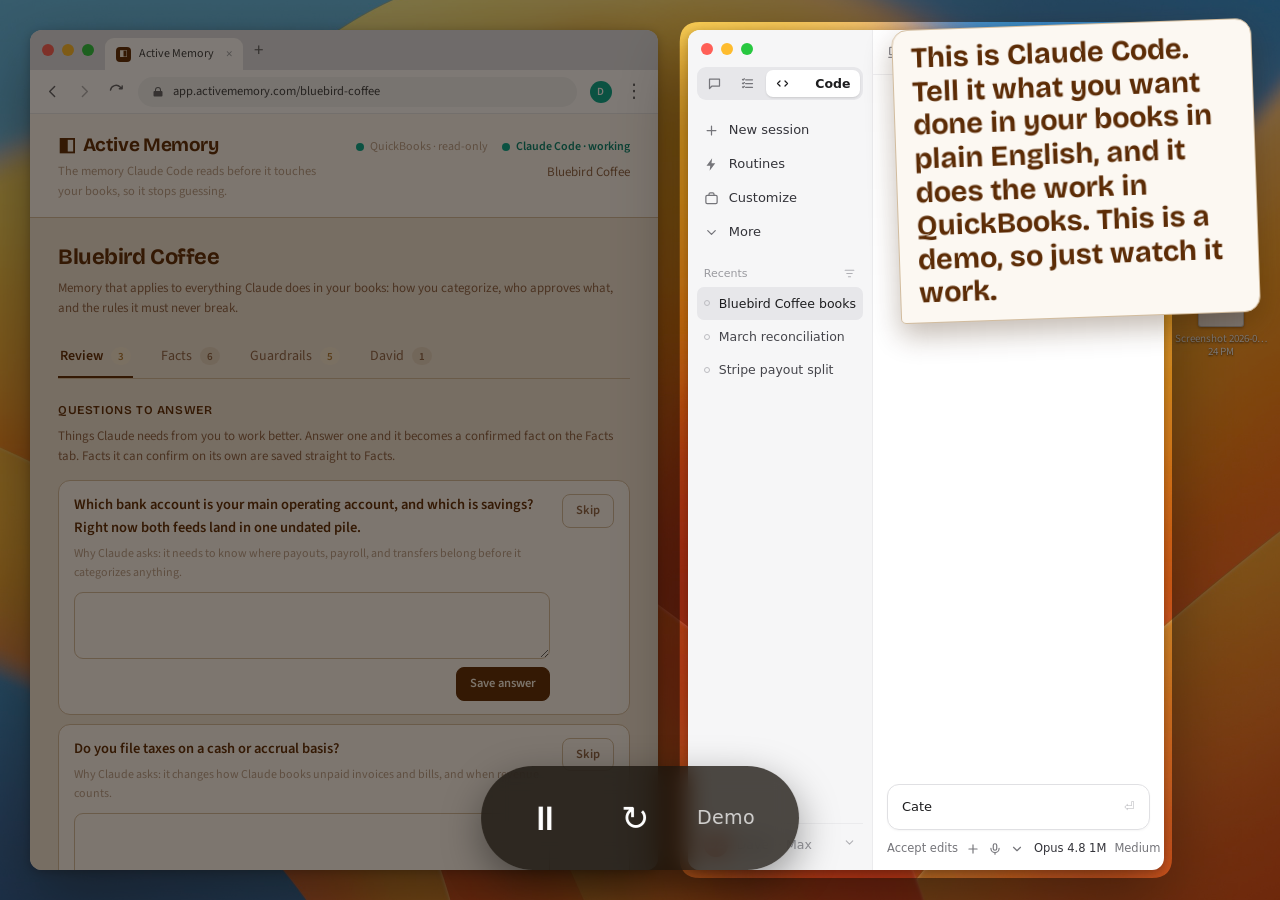
==== activememory-quickbooks/index.html @ 67a54ed3 "Add QuickBooks prototype, data-driven launcher, split shared assets - activememory-quickbooks: new p" ====
<!DOCTYPE html>
<html lang="en">
<head>
<meta charset="UTF-8">
<meta name="viewport" content="width=device-width, initial-scale=1.0">
<title>Bluebird Coffee · Active Memory</title>
<link rel="preconnect" href="https://fonts.googleapis.com">
<link rel="preconnect" href="https://fonts.gstatic.com" crossorigin>
<link href="https://fonts.googleapis.com/css2?family=Bricolage+Grotesque:opsz,wght@12..96,500;12..96,600;12..96,700&family=Source+Sans+3:wght@400;500;600&family=JetBrains+Mono:wght@400;500&display=swap" rel="stylesheet">
<link rel="stylesheet" href="styles.css">
<link rel="stylesheet" href="../shared/chalk/chalk.css">
</head>
<body>
  <div class="desktop">

    <!-- desktop wallpaper: macOS Ventura -->
    <img class="wallpaper" src="wallpaper.jpg" alt="">

    <!-- pretend desktop files, down the right edge -->
    <div class="desktop-icons">
      <div class="dicon"><svg viewBox="0 0 48 40"><path d="M3 9a3 3 0 0 1 3-3h11l4 4h21a3 3 0 0 1 3 3v20a3 3 0 0 1-3 3H6a3 3 0 0 1-3-3z" fill="#4d9fe8"/><path d="M3 14h45v19a3 3 0 0 1-3 3H6a3 3 0 0 1-3-3z" fill="#79bdf9"/></svg><span>Books</span></div>
      <div class="dicon"><svg viewBox="0 0 48 40"><path d="M3 9a3 3 0 0 1 3-3h11l4 4h21a3 3 0 0 1 3 3v20a3 3 0 0 1-3 3H6a3 3 0 0 1-3-3z" fill="#4d9fe8"/><path d="M3 14h45v19a3 3 0 0 1-3 3H6a3 3 0 0 1-3-3z" fill="#79bdf9"/></svg><span>Statements</span></div>
      <div class="dicon"><svg viewBox="0 0 48 40"><path d="M3 9a3 3 0 0 1 3-3h11l4 4h21a3 3 0 0 1 3 3v20a3 3 0 0 1-3 3H6a3 3 0 0 1-3-3z" fill="#4d9fe8"/><path d="M3 14h45v19a3 3 0 0 1-3 3H6a3 3 0 0 1-3-3z" fill="#79bdf9"/></svg><span>Blue Inbox</span></div>
      <div class="dicon"><div class="thumb"></div><span>Screenshot 2026-0…24 PM</span></div>
    </div>

    <!-- ============ ACTIVE MEMORY — a WEB APP, open in Chrome ============ -->
    <section class="win app-win">
      <div class="chrome-tabs">
        <div class="chrome-dots"><i></i><i></i><i></i></div>
        <div class="chrome-tab"><span class="fav">◧</span><span class="tname">Active Memory</span><span class="x">×</span></div>
        <span class="chrome-newtab">+</span>
      </div>
      <div class="chrome-toolbar">
        <div class="chrome-nav">
          <svg viewBox="0 0 24 24" fill="none" stroke="currentColor" stroke-width="2" stroke-linecap="round" stroke-linejoin="round"><path d="M15 5l-7 7 7 7"/></svg>
          <svg viewBox="0 0 24 24" fill="none" stroke="currentColor" stroke-width="2" stroke-linecap="round" stroke-linejoin="round" opacity=".5"><path d="M9 5l7 7-7 7"/></svg>
          <svg viewBox="0 0 24 24" fill="none" stroke="currentColor" stroke-width="2" stroke-linecap="round" stroke-linejoin="round"><path d="M3.5 10a8 8 0 0 1 13.7-4.2L20 8M20 4v4h-4"/></svg>
        </div>
        <div class="chrome-omni">
          <span class="lock"><svg viewBox="0 0 24 24" fill="currentColor"><path d="M6 10V8a6 6 0 1 1 12 0v2h1a2 2 0 0 1 2 2v7a2 2 0 0 1-2 2H5a2 2 0 0 1-2-2v-7a2 2 0 0 1 2-2zm2 0h8V8a4 4 0 1 0-8 0z"/></svg></span>
          app.activememory.com/bluebird-coffee
        </div>
        <span class="chrome-avatar">D</span>
        <span class="chrome-menu">⋮</span>
      </div>
      <div class="app-scroll">
      <header class="topbar">
        <div class="topbar-inner">
          <div>
            <div class="brand"><span class="mark">◧</span>Active Memory</div>
            <div class="tagline">The memory Claude Code reads before it touches your books, so it stops guessing.</div>
          </div>
          <div class="topbar-right">
            <div class="conn">
              <span class="conn-item"><span class="conn-dot app"></span>QuickBooks · read-only</span>
              <span class="conn-item conn-working"><span class="conn-dot pulse"></span>Claude Code · working</span>
            </div>
            <div class="org">Bluebird Coffee</div>
          </div>
        </div>
      </header>

      <div class="layout">
        <!-- single memory scope for this QuickBooks prototype: no folder sidebar -->
        <main class="content">
          <div class="scope-head">
            <h1 class="scope-title">Bluebird Coffee</h1>
          </div>
          <p class="scope-sub">Memory that applies to everything Claude does in your books: how you categorize, who approves what, and the rules it must never break.</p>

          <nav class="tabs" id="tabs">
            <button class="tab active" data-tab="review">Review <span class="badge amber" id="bReview">3</span></button>
            <button class="tab" data-tab="facts">Facts <span class="badge" id="bFacts">6</span></button>
            <button class="tab" data-tab="guardrails">Guardrails <span class="badge amber" id="bGuard">5</span></button>
            <button class="tab" data-tab="david">David <span class="badge" id="bDavid">1</span></button>
          </nav>

          <!-- REVIEW -->
          <section class="panel active" data-panel="review">
            <div class="legend">Questions to answer</div>
            <p class="note">Things Claude needs from you to work better. Answer one and it becomes a confirmed fact on the Facts tab. Facts it can confirm on its own are saved straight to Facts.</p>

            <div class="card qcard">
              <div class="body">
                <div class="content">Which bank account is your main operating account, and which is savings? Right now both feeds land in one undated pile.</div>
                <div class="qwhy">Why Claude asks: it needs to know where payouts, payroll, and transfers belong before it categorizes anything.</div>
                <form class="qform" onsubmit="return false">
                  <textarea></textarea>
                  <div class="actions"><button class="btn primary" type="submit">Save answer</button></div>
                </form>
              </div>
              <div class="qskip"><button class="btn ghost" type="button">Skip</button></div>
            </div>

            <div class="card qcard">
              <div class="body">
                <div class="content">Do you file taxes on a cash or accrual basis?</div>
                <div class="qwhy">Why Claude asks: it changes how Claude books unpaid invoices and bills, and when revenue counts.</div>
                <form class="qform" onsubmit="return false">
                  <textarea></textarea>
                  <div class="actions"><button class="btn primary" type="submit">Save answer</button></div>
                </form>
              </div>
              <div class="qskip"><button class="btn ghost" type="button">Skip</button></div>
            </div>

            <div class="card qcard">
              <div class="body">
                <div class="content">Which expense account do card processing fees map to: Merchant Fees, Bank Charges, or Cost of Sales?</div>
                <div class="qwhy">Why Claude asks: so every Stripe and Square fee lands in the same place and your margins stay comparable.</div>
                <form class="qform" onsubmit="return false">
                  <textarea></textarea>
                  <div class="actions"><button class="btn primary" type="submit">Save answer</button></div>
                </form>
              </div>
              <div class="qskip"><button class="btn ghost" type="button">Skip</button></div>
            </div>
          </section>

          <!-- FACTS -->
          <section class="panel" data-panel="facts">
            <div class="legend">Add your own</div>
            <p class="note">A fact, mapping, or rule about your books, so Claude works better for you.</p>
            <form class="addform" id="factAdd" onsubmit="return false">
              <textarea maxlength="280" placeholder="A fact or mapping true across your books: how you categorize, who approves what, where money lands."></textarea>
              <button class="btn primary" type="submit">Add</button>
            </form>
            <div class="add-toast" id="factToast" hidden>✓ Saved to Facts</div>

            <div class="legend" style="margin-top:24px;">Confirmed facts</div>
            <p class="note">What Claude actually knows about your books: what it learned while working, your answers, and the facts you added. Click any to edit or remove.</p>

            <div class="card"><span class="tick">✓</span><div class="body"><div class="content editable"><span class="type-pill">fact</span>Fiscal year is the calendar year. Books are kept on a cash basis.</div></div><div class="actions"><button class="btn ghost" type="button">Remove</button></div></div>
            <div class="card"><span class="tick">✓</span><div class="body"><div class="content editable"><span class="type-pill">fact</span>Income is grouped into three accounts: Food, Beverage, and Catering.</div></div><div class="actions"><button class="btn ghost" type="button">Remove</button></div></div>
            <div class="card"><span class="tick">✓</span><div class="body"><div class="content editable"><span class="type-pill">fact</span>Sales tax is collected at 8.25% and filed to the state quarterly.</div></div><div class="actions"><button class="btn ghost" type="button">Remove</button></div></div>
            <div class="card"><span class="tick">✓</span><div class="body"><div class="content editable"><span class="type-pill mapping">mapping</span>Supplier invoices from Peerless and Stumptown map to Cost of Sales (Beverage).</div></div><div class="actions"><button class="btn ghost" type="button">Remove</button></div></div>
            <div class="card"><span class="tick">✓</span><div class="body"><div class="content editable"><span class="type-pill">fact</span>Maria handles the books day to day. The owner reviews and approves before anything is filed.</div></div><div class="actions"><button class="btn ghost" type="button">Remove</button></div></div>
            <div class="card"><span class="tick">✓</span><div class="body"><div class="content editable"><span class="type-pill">fact</span>The accountant does a full review the second week after each quarter closes.</div></div><div class="actions"><button class="btn ghost" type="button">Remove</button></div></div>

            <p class="note" style="margin-top:20px;"><span style="color:rgb(var(--ink-muted));">Plus 1,240 transactions and the full chart of accounts read from QuickBooks, used quietly for exact-name lookups, not shown here because there's nothing to decide about them.</span></p>
          </section>

          <!-- GUARDRAILS -->
          <section class="panel" data-panel="guardrails">
            <div class="legend">Guardrails (account-wide)</div>
            <p class="note">Hard rules Claude must never violate. These fire on every task, in every project.</p>

            <div class="card"><span class="tick">✓</span><div class="body"><div class="content editable"><span class="type-pill guardrail">guardrail</span>Never edit or delete a reconciled transaction.</div></div><div class="actions"><button class="btn ghost" type="button">Remove</button></div></div>
            <div class="card"><span class="tick">✓</span><div class="body"><div class="content editable"><span class="type-pill guardrail">guardrail</span>Never change the chart of accounts without owner approval.</div></div><div class="actions"><button class="btn ghost" type="button">Remove</button></div></div>
            <div class="card"><span class="tick">✓</span><div class="body"><div class="content editable"><span class="type-pill guardrail">guardrail</span>Never file or e-pay anything. Prepare it and leave it for the owner to submit.</div></div><div class="actions"><button class="btn ghost" type="button">Remove</button></div></div>
            <div class="card"><span class="tick">✓</span><div class="body"><div class="content editable"><span class="type-pill guardrail">guardrail</span>Never move money or initiate a transfer between accounts.</div></div><div class="actions"><button class="btn ghost" type="button">Remove</button></div></div>
            <div class="card"><span class="tick">✓</span><div class="body"><div class="content editable"><span class="type-pill guardrail">guardrail</span>Always assign a location Class to every transaction.</div></div><div class="actions"><button class="btn ghost" type="button">Remove</button></div></div>

            <form class="addform" id="guardAdd" onsubmit="return false">
              <textarea maxlength="280" placeholder="A rule Claude must never violate (e.g. &quot;Never categorize an owner draw as an expense.&quot;)."></textarea>
              <button class="btn primary" type="submit">Add</button>
            </form>
          </section>

          <!-- DAVID — flag a judgment call to a human; he replies here, with timestamps -->
          <section class="panel" data-panel="david">
            <div class="dav-head">
              <span class="dav-av">D</span>
              <div>
                <div class="dav-name">David</div>
                <div class="dav-status">Your Active Memory advisor · usually replies same day</div>
              </div>
            </div>
            <p class="note">Flag anything you'd rather run by a human. David sees your question and your saved memory, and replies right here.</p>

            <div class="dav-thread" id="davThread">
              <div class="dav-row me"><div class="bubble">Claude wants to recategorize some 2025 client meals as 100% deductible. Is that safe to let it do?</div><div class="ts">Mon 9:12 AM</div></div>
              <div class="dav-row them"><div class="bubble">Hold off on that one. Meals are generally 50% deductible, and prior-year deductions shouldn't move without your CPA signing off.</div><div class="ts">Mon 9:34 AM</div></div>
              <div class="dav-row them"><div class="bubble">Let's set up a quick call with your accountant looped in so we get the percentages right, 15 minutes should do it.</div><div class="ts">Mon 9:35 AM</div></div>
              <div class="dav-row me"><div class="bubble">That works. Can Active Memory remember which categories are 50% vs 100% so Claude applies it automatically?</div><div class="ts">Mon 9:41 AM</div></div>
              <div class="dav-row them"><div class="bubble">Yep, tell Claude once and it'll apply the right percentage every time. I'll bring the IRS list to the call.</div><div class="ts">Mon 9:43 AM</div></div>
            </div>

            <form class="dav-compose" id="davCompose" onsubmit="return false">
              <textarea id="davInput" placeholder="Ask David…" rows="1"></textarea>
              <button class="btn primary" type="submit">Send</button>
            </form>
          </section>
        </main>
      </div>
      </div><!-- /.app-scroll -->
    </section><!-- /.app-win -->

    <!-- ============ CLAUDE CODE — the real desktop app (Code tab) ============ -->
    <aside class="win cc-win" aria-label="Claude Code desktop app, running alongside">
      <div class="ccd">
        <!-- session sidebar -->
        <div class="ccd-side">
          <div class="ccd-traffic"><i></i><i></i><i></i></div>
          <div class="ccd-tabs">
            <span class="ccd-tab" title="Chat"><svg viewBox="0 0 24 24" fill="none" stroke="currentColor" stroke-width="2" stroke-linejoin="round"><path d="M4 5h16v11H8l-4 4z"/></svg></span>
            <span class="ccd-tab" title="Tasks"><svg viewBox="0 0 24 24" fill="none" stroke="currentColor" stroke-width="2" stroke-linecap="round" stroke-linejoin="round"><path d="M9 6h11M9 12h11M9 18h11M4 5.5l1 1 2-2M4 11.5l1 1 2-2M4 17.5l1 1 2-2"/></svg></span>
            <span class="ccd-tab code active"><svg viewBox="0 0 24 24" fill="none" stroke="currentColor" stroke-width="2" stroke-linecap="round" stroke-linejoin="round"><path d="M8 8l-4 4 4 4M16 8l4 4-4 4"/></svg>Code</span>
          </div>
          <div class="ccd-nav"><svg viewBox="0 0 24 24" fill="none" stroke="currentColor" stroke-width="2" stroke-linecap="round"><path d="M12 5v14M5 12h14"/></svg>New session</div>
          <div class="ccd-nav"><svg viewBox="0 0 24 24" fill="currentColor"><path d="M13 2L4 14h6l-1 8 9-12h-6z"/></svg>Routines</div>
          <div class="ccd-nav"><svg viewBox="0 0 24 24" fill="none" stroke="currentColor" stroke-width="2"><rect x="3" y="7" width="18" height="13" rx="2"/><path d="M8 7V5a2 2 0 0 1 2-2h4a2 2 0 0 1 2 2v2"/></svg>Customize</div>
          <div class="ccd-nav"><svg viewBox="0 0 24 24" fill="none" stroke="currentColor" stroke-width="2" stroke-linecap="round" stroke-linejoin="round"><path d="M6 9l6 6 6-6"/></svg>More</div>
          <div class="ccd-seclabel">Recents
            <svg viewBox="0 0 24 24" fill="none" stroke="currentColor" stroke-width="2" stroke-linecap="round"><path d="M4 6h16M7 12h10M10 18h4"/></svg>
          </div>
          <div class="ccd-rec active"><span class="rdot"></span><span class="rname">Bluebird Coffee books</span></div>
          <div class="ccd-rec"><span class="rdot"></span><span class="rname">March reconciliation</span></div>
          <div class="ccd-rec"><span class="rdot"></span><span class="rname">Stripe payout split</span></div>
          <div class="ccd-spacer"></div>
          <div class="ccd-user"><span class="av">DZ</span>Dave<span class="pl">· Max</span><span class="chev"><svg viewBox="0 0 24 24" fill="none" stroke="currentColor" stroke-width="2" stroke-linecap="round" stroke-linejoin="round"><path d="M6 9l6 6 6-6"/></svg></span></div>
        </div>

        <!-- session main -->
        <div class="ccd-main">
          <div class="ccd-top">
            <svg viewBox="0 0 24 24" fill="none" stroke="currentColor" stroke-width="2"><rect x="4" y="5" width="16" height="11" rx="1"/><path d="M2 20h20"/></svg>
            <span class="crumb"><b>Bluebird Coffee books</b><svg viewBox="0 0 24 24" fill="none" stroke="currentColor" stroke-width="2" stroke-linecap="round" stroke-linejoin="round"><path d="M6 9l6 6 6-6"/></svg></span>
            <span class="grow"></span>
            <svg viewBox="0 0 24 24" fill="none" stroke="currentColor" stroke-width="2"><rect x="3" y="4" width="18" height="16" rx="2"/><path d="M15 4v16"/></svg>
          </div>
          <div class="ccd-convo" id="ccConvo"></div>
          <div class="ccd-compose">
            <div class="ccd-input" id="ccInput"><span id="ccPrompt">Type / for commands</span><span class="ret">⏎</span></div>
            <div class="ccd-bar">
              <span class="grp">Accept edits
                <svg viewBox="0 0 24 24" fill="none" stroke="currentColor" stroke-width="2" stroke-linecap="round"><path d="M12 5v14M5 12h14"/></svg>
                <svg viewBox="0 0 24 24" fill="none" stroke="currentColor" stroke-width="2" stroke-linecap="round" stroke-linejoin="round"><rect x="9" y="3" width="6" height="11" rx="3"/><path d="M5 11a7 7 0 0 0 14 0M12 18v3"/></svg>
                <svg viewBox="0 0 24 24" fill="none" stroke="currentColor" stroke-width="2" stroke-linecap="round" stroke-linejoin="round"><path d="M6 9l6 6 6-6"/></svg>
              </span>
              <span class="grp"><span class="pill">Opus 4.8 1M</span> Medium <span class="ccd-spin"></span></span>
            </div>
          </div>
        </div>
      </div>
    </aside>

  </div>

  <!-- onboarding pointers draw here (over both windows) -->
  <div class="chalk-layer" id="chalkLayer" aria-hidden="true"></div>

  <!-- floating demo controls -->
  <div class="demo-ctrl" id="demoCtrl">
    <button id="playPause" type="button" title="Pause" aria-label="Play / pause demo">⏸</button>
    <button id="restart" type="button" title="Restart" aria-label="Restart demo">↻</button>
    <span class="lbl">Demo</span>
  </div>


<script src="../shared/chalk/chalk.js"></script>
<script src="app.js"></script>
<script src="transcript.js"></script>
<script src="demo.js"></script>
</body>
</html>
---- activememory-quickbooks/styles.css ----
/* ===== Palette 15 (lifted from web/app/globals.css — the real app) =====
     Warm sandy PAGE, cream SURFACES floating on it, chocolate-brown ink/primary,
     teal as a sparing accent. The personality lives in --bg showing between cards. */
  :root {
    --bg: 240 230 216;          /* warm sandy page */
    --surface: 252 248 242;     /* near-white cream card */
    --ink: 92 44 6;             /* chocolate brown text */
    --ink-muted: 140 100 70;
    --ink-soft: 185 160 138;
    --heading: 92 44 6;
    --link: 0 168 142;          /* teal */
    --link-hover: 0 132 112;
    --primary: 92 44 6;         /* chocolate */
    --primary-hover: 62 28 0;
    --on-primary: 250 244 232;
    --secondary: 0 168 142;     /* teal */
    --secondary-hover: 0 132 112;
    --success: 76 128 119;
    --on-success: 196 252 240;
    --sand: 210 188 158;        /* borders */
    --sand-light: 215 238 228;
    --amber: 176 124 52;
    --amber-bg: 245 234 214;
    --focus: 0 168 142;
    --font-display: 'Bricolage Grotesque', sans-serif;
    --font-body: 'Source Sans 3', -apple-system, BlinkMacSystemFont, 'Segoe UI', system-ui, sans-serif;
    --font-mono: 'JetBrains Mono', ui-monospace, SFMono-Regular, Menlo, monospace;
  }
  * { box-sizing: border-box; }
  html, body { margin: 0; padding: 0; height: 100%; }
  body {
    font-family: var(--font-body);
    color: rgb(var(--ink));
    background: rgb(var(--bg));
    font-size: 14.5px;
    line-height: 1.55;
    -webkit-font-smoothing: antialiased;
  }
  h1, h2, h3, .display, .brand, .scope-title, .tree-label, .legend { font-family: var(--font-display); }

  /* ===== the desktop: a real wallpaper, with two SEPARATE apps on it ===== */
  .desktop {
    position: relative; height: 100vh; box-sizing: border-box;
    padding: 30px 116px 30px 30px;   /* right strip left clear for desktop icons */
    display: flex; gap: 30px; background: #5a6a5e; overflow: hidden;
  }
  .wallpaper { position: absolute; inset: 0; width: 100%; height: 100%; object-fit: cover; z-index: 0; }

  /* pretend desktop icons down the right edge */
  .desktop-icons { position: absolute; top: 24px; right: 10px; z-index: 1; width: 98px; display: flex; flex-direction: column; align-items: center; gap: 20px; }
  .dicon { display: flex; flex-direction: column; align-items: center; gap: 5px; width: 100%; cursor: default; }
  .dicon svg { width: 52px; height: 44px; filter: drop-shadow(0 1px 2px rgba(0,0,0,.35)); }
  .dicon .thumb { width: 46px; height: 56px; border-radius: 3px; background: #fff; border: 1px solid rgba(0,0,0,.2); box-shadow: 0 1px 3px rgba(0,0,0,.35); }
  .dicon span { font-size: 11px; line-height: 1.2; color: #fff; text-align: center; text-shadow: 0 1px 2px rgba(0,0,0,.7); max-width: 110px; }

  /* shared window chrome: rounded corners + a real drop shadow */
  .win { position: relative; z-index: 2; display: flex; flex-direction: column; min-height: 0; overflow: hidden; border-radius: 12px;
    box-shadow: 0 28px 70px rgba(0,0,0,.45), 0 2px 10px rgba(0,0,0,.25); }
  .app-win { flex: 1 1 auto; min-width: 0; background: #fff; }
  .app-scroll { flex: 1 1 auto; min-height: 0; overflow-y: auto; background: rgb(var(--bg)); }

  /* ----- Chrome browser chrome (Zoutcomes is a WEB APP) ----- */
  .chrome-tabs { flex: 0 0 auto; display: flex; align-items: flex-end; gap: 11px; height: 40px; padding: 0 12px; background: #dee1e6; }
  .chrome-dots { display: flex; gap: 8px; align-self: center; }
  .chrome-dots i { width: 12px; height: 12px; border-radius: 50%; display: block; }
  .chrome-dots i:nth-child(1) { background: #ff5f57; }
  .chrome-dots i:nth-child(2) { background: #febc2e; }
  .chrome-dots i:nth-child(3) { background: #28c840; }
  .chrome-tab { display: flex; align-items: center; gap: 8px; height: 32px; padding: 0 11px; background: #fff; border-radius: 9px 9px 0 0; font-size: 12px; color: #3c4043; max-width: 230px; }
  .chrome-tab .fav { width: 15px; height: 15px; border-radius: 4px; background: rgb(var(--primary)); color: rgb(var(--on-primary)); display: grid; place-items: center; font-size: 9px; flex: 0 0 auto; }
  .chrome-tab .tname { overflow: hidden; text-overflow: ellipsis; white-space: nowrap; }
  .chrome-tab .x { margin-left: 4px; color: #9aa0a6; font-size: 13px; }
  .chrome-newtab { align-self: center; color: #5f6368; font-size: 19px; line-height: 1; }
  .chrome-toolbar { flex: 0 0 auto; display: flex; align-items: center; gap: 13px; height: 44px; padding: 0 14px; background: #fff; border-bottom: 1px solid #e7e9ec; }
  .chrome-nav { display: flex; gap: 15px; color: #5f6368; }
  .chrome-nav svg { width: 17px; height: 17px; }
  .chrome-omni { flex: 1 1 auto; display: flex; align-items: center; gap: 9px; height: 30px; padding: 0 14px; background: #f1f3f4; border-radius: 16px; font-size: 12.5px; color: #3c4043; }
  .chrome-omni .lock { color: #5f6368; flex: 0 0 auto; }
  .chrome-omni .lock svg { width: 12px; height: 12px; display: block; }
  .chrome-menu { color: #5f6368; font-size: 19px; line-height: 1; flex: 0 0 auto; }
  .chrome-avatar { width: 22px; height: 22px; border-radius: 50%; background: rgb(var(--secondary)); color: #fff; display: grid; place-items: center; font-size: 11px; font-weight: 600; flex: 0 0 auto; }

  /* ===== topbar ===== */
  .topbar { flex: 0 0 auto; position: sticky; top: 0; z-index: 2; border-bottom: 1px solid rgb(var(--sand)); background: rgb(var(--surface)); }
  .topbar-inner { max-width: 1100px; margin: 0 auto; padding: 16px 28px; display: flex; align-items: baseline; justify-content: space-between; gap: 14px; }
  .brand { font-size: 19px; font-weight: 700; letter-spacing: -0.02em; color: rgb(var(--heading)); }
  .brand .mark { color: rgb(var(--heading)); margin-right: 7px; }
  .tagline { font-size: 12.5px; color: rgb(var(--ink-soft)); margin-top: 3px; }
  .topbar-right { display: flex; flex-direction: column; align-items: flex-end; gap: 6px; }
  .org { font-size: 13px; color: rgb(var(--ink-muted)); }

  /* connection indicator: two dots — this app + Claude Code */
  .conn { display: flex; align-items: center; gap: 14px; font-size: 12px; }
  .conn-item { display: inline-flex; align-items: center; gap: 6px; color: rgb(var(--ink-soft)); white-space: nowrap; }
  .conn-dot { width: 8px; height: 8px; border-radius: 50%; background: rgb(var(--ink-soft)); flex: 0 0 auto; }
  .conn-dot.app { background: rgb(var(--secondary)); }
  .conn-working { color: rgb(var(--secondary-hover)); font-weight: 600; }
  .conn-working .conn-dot { background: rgb(var(--secondary)); }
  .conn-dot.pulse { animation: conn-pulse 1.6s ease-in-out infinite; }
  @keyframes conn-pulse {
    0%, 100% { box-shadow: 0 0 0 0 rgb(var(--secondary) / 0.5); }
    50%      { box-shadow: 0 0 0 5px rgb(var(--secondary) / 0); }
  }

  /* ===== two-column folder layout ===== */
  .layout { flex: 1 1 auto; width: 100%; max-width: 820px; margin: 0 auto; display: block; }
  .sidebar { padding: 22px 14px 60px; border-right: 1px solid rgb(var(--sand)); min-height: 70vh; }
  .content { padding: 22px 28px 80px; min-width: 0; }

  /* sidebar / folder tree */
  .tree-label { font-size: 11px; font-weight: 600; text-transform: uppercase; letter-spacing: 0.08em; color: rgb(var(--ink-soft)); padding: 0 10px; margin: 4px 0 8px; }
  .tree-item {
    display: flex; align-items: center; gap: 9px; width: 100%; text-align: left;
    padding: 8px 10px; border-radius: 9px; border: 1px solid transparent;
    color: rgb(var(--ink-muted)); text-decoration: none; font-size: 14px; cursor: pointer; background: none;
  }
  .tree-item:hover { background: rgb(var(--sand-light) / 0.6); color: rgb(var(--ink)); }
  .tree-item.active { background: rgb(var(--surface)); border-color: rgb(var(--sand)); color: rgb(var(--ink)); font-weight: 600; }
  .tree-item.root { font-weight: 600; color: rgb(var(--ink)); }
  .tree-ico { width: 16px; flex: 0 0 auto; opacity: 0.85; }
  .tree-name { flex: 1 1 auto; min-width: 0; overflow: hidden; text-overflow: ellipsis; white-space: nowrap; }
  .tree-count { font-size: 11px; font-weight: 600; min-width: 19px; height: 18px; padding: 0 6px; display: inline-grid; place-items: center; border-radius: 9px; background: rgb(var(--amber-bg)); color: rgb(var(--amber)); }
  .tree-count.zero { background: rgb(var(--sand-light)); color: rgb(var(--ink-soft)); }
  .tree-divider { height: 1px; background: rgb(var(--sand)); margin: 12px 8px; }
  .new-project { display: flex; gap: 6px; margin: 14px 10px 0; }
  .new-project input { flex: 1 1 auto; min-width: 0; font: inherit; font-size: 13px; border: 1px solid rgb(var(--sand)); border-radius: 8px; padding: 6px 9px; background: rgb(var(--surface)); color: rgb(var(--ink)); }
  .new-project input::placeholder { color: rgb(var(--ink-soft)); }
  .new-project button { flex: 0 0 auto; width: 30px; cursor: pointer; font: inherit; font-size: 17px; line-height: 1; border: 1px solid rgb(var(--sand)); border-radius: 8px; background: rgb(var(--surface)); color: rgb(var(--ink-muted)); }
  .new-project button:hover { border-color: rgb(var(--primary)); color: rgb(var(--primary)); }

  /* content header */
  .scope-head { display: flex; align-items: baseline; gap: 10px; margin-bottom: 4px; }
  .scope-title { font-size: 22px; font-weight: 700; letter-spacing: -0.02em; color: rgb(var(--heading)); margin: 0; }
  .scope-kind { font-size: 12px; font-weight: 600; text-transform: uppercase; letter-spacing: 0.05em; color: rgb(var(--ink-muted)); }
  .scope-sub { font-size: 13px; color: rgb(var(--ink-muted)); margin: 0 0 18px; max-width: 620px; }

  /* tabs */
  .tabs { display: flex; gap: 26px; border-bottom: 1px solid rgb(var(--sand)); margin: 6px 0 22px; }
  .tab { appearance: none; background: none; border: none; cursor: pointer; font: inherit; font-size: 14px; padding: 9px 2px; color: rgb(var(--ink-muted)); border-bottom: 2px solid transparent; display: flex; align-items: center; gap: 8px; position: relative; }
  .tab > * { position: relative; z-index: 1; }
  .tab:hover { color: rgb(var(--ink)); }
  .tab.active { color: rgb(var(--heading)); border-bottom-color: rgb(var(--primary)); font-weight: 600; }
  /* a tab that gained a new item while you were on another tab: a slow teal breath
     behind the label (matches memoryapp). Pseudo-element so nothing reflows. */
  .tab.flash::before {
    content: ''; position: absolute; inset: 1px -8px; z-index: 0; border-radius: 8px;
    background: rgb(var(--secondary) / 0.18); pointer-events: none;
    animation: bg-flash 3.2s ease-in-out;
  }
  @keyframes bg-flash { 0%, 100% { opacity: 0; } 50% { opacity: 1; } }
  /* browser-tab title shows a count when proactive items arrive while you're away */
  .chrome-tab .tname.has-unseen { color: rgb(var(--secondary)); font-weight: 600; }
  .badge { display: inline-grid; place-items: center; min-width: 20px; height: 18px; padding: 0 6px; font-size: 11px; font-weight: 600; border-radius: 9px; background: rgb(var(--sand) / 0.35); color: rgb(var(--ink-muted)); }
  .badge.amber { background: rgb(var(--amber-bg)); color: rgb(var(--amber)); }

  /* sections */
  .legend { font-size: 12px; font-weight: 600; text-transform: uppercase; letter-spacing: 0.05em; color: rgb(var(--heading)); margin: 26px 0 6px; }
  .legend:first-child { margin-top: 0; }
  .note { font-size: 13px; color: rgb(var(--ink-muted)); margin: 0 0 14px; max-width: 640px; }

  /* memory cards — cream surfaces floating on the sandy page */
  .card { display: flex; align-items: flex-start; gap: 12px; padding: 13px 15px; background: rgb(var(--surface)); border: 1px solid rgb(var(--sand)); border-radius: 12px; margin-bottom: 9px; }
  .card .body { flex: 1 1 auto; min-width: 0; }
  .card .content { color: rgb(var(--ink)); }
  .card .meta { font-size: 11px; color: rgb(var(--ink-soft)); margin-top: 5px; display: flex; gap: 8px; align-items: center; flex-wrap: wrap; }
  .type-pill { display: inline-block; font-size: 10px; font-weight: 600; text-transform: uppercase; letter-spacing: 0.03em; padding: 1px 6px; border-radius: 5px; background: rgb(var(--sand-light)); color: rgb(var(--success)); margin-right: 7px; }
  .type-pill.guardrail { background: rgb(var(--amber-bg)); color: rgb(var(--amber)); }
  .type-pill.mapping { background: rgb(var(--secondary) / 0.12); color: rgb(var(--secondary-hover)); }
  .proj-tag { font-size: 10.5px; font-weight: 600; padding: 1px 7px; border-radius: 5px; background: rgb(var(--primary) / 0.08); color: rgb(var(--primary)); }
  .proj-tag.root { background: rgb(var(--secondary) / 0.12); color: rgb(var(--secondary-hover)); }
  .tick { color: rgb(var(--success)); font-weight: 700; flex: 0 0 auto; margin-top: 1px; }

  .actions { display: flex; gap: 6px; flex: 0 0 auto; }
  .btn { appearance: none; cursor: pointer; font: inherit; font-size: 12.5px; font-weight: 600; padding: 6px 13px; border-radius: 8px; border: 1px solid rgb(var(--sand)); background: rgb(var(--surface)); color: rgb(var(--ink)); }
  .btn:hover { border-color: rgb(var(--ink-soft)); }
  .btn.primary { background: rgb(var(--primary)); border-color: rgb(var(--primary)); color: rgb(var(--on-primary)); }
  .btn.primary:hover { background: rgb(var(--primary-hover)); border-color: rgb(var(--primary-hover)); }
  .btn.ghost { color: rgb(var(--ink-muted)); }
  .card .content.editable { cursor: text; border-radius: 7px; margin: -3px -6px; padding: 3px 6px; transition: background 0.12s; }
  .card .content.editable:hover { background: rgb(var(--sand-light)); }
  .card .content.editable:focus-visible { outline: 2px solid rgb(var(--focus) / 0.4); }
  /* click-to-edit a saved fact/guardrail: text swaps to a textarea, Remove swaps to
     Save/Cancel — card width/height stay put. (Mirrors the real app.) */
  .card.editing { align-items: flex-start; }
  .edit-row { display: flex; align-items: flex-start; gap: 7px; width: 100%; }
  .edit-input {
    font: inherit; flex: 1 1 auto; width: 100%; box-sizing: border-box;
    border: 1px solid rgb(var(--sand)); border-radius: 7px;
    padding: 2px 6px; margin: -3px 0; background: rgb(var(--surface)); color: rgb(var(--ink));
    resize: none; overflow: hidden; min-height: 0; line-height: 1.55;
  }
  .edit-input:focus { outline: 2px solid rgb(var(--focus) / 0.4); border-color: rgb(var(--focus)); }

  /* add form */
  .addform { display: flex; gap: 8px; margin-top: 12px; align-items: flex-start; }
  .addform textarea { flex: 1 1 auto; font: inherit; border: 1px solid rgb(var(--sand)); border-radius: 9px; padding: 10px 12px; background: rgb(var(--surface)); color: rgb(var(--ink)); resize: vertical; min-height: 44px; }
  .addform textarea::placeholder { color: rgb(var(--ink-soft)); }
  .addform textarea:focus { outline: 2px solid rgb(var(--focus) / 0.4); border-color: rgb(var(--focus)); }

  /* proactive question cards */
  .qcard { align-items: flex-start; }
  .qcard .content { font-weight: 600; padding: 0; }
  .qwhy { font-size: 12px; color: rgb(var(--ink-soft)); margin-top: 6px; }
  .qform { margin-top: 10px; display: flex; flex-direction: column; gap: 8px; }
  .qform textarea { font: inherit; border: 1px solid rgb(var(--sand)); border-radius: 9px; padding: 10px 12px; background: rgb(var(--surface)); color: rgb(var(--ink)); resize: vertical; min-height: 44px; width: 100%; }
  .qform textarea::placeholder { color: rgb(var(--ink-soft)); }
  .qform .actions { justify-content: flex-end; }
  .qskip { flex: 0 0 auto; }
  .empty { color: rgb(var(--ink-soft)); font-size: 13px; padding: 16px 0; }
  .confirmed-list { margin-top: 18px; border-top: 1px solid rgb(var(--sand)); padding-top: 16px; }
  .panel { display: none; }
  .panel.active { display: block; }

  /* ===== a peek at Claude Code, running alongside ===== */
  /* ----- Claude Code desktop app — its "Code" tab (neutral system UI, not Zoutcomes' font) ----- */
  .cc-win { flex: 0 0 clamp(440px, 42%, 620px); background: #fff; color: #1d1d1f;
    font-family: -apple-system, BlinkMacSystemFont, 'Segoe UI', Roboto, system-ui, sans-serif; }
  .ccd { display: flex; flex: 1 1 auto; min-height: 0; }
  .ccd-side { flex: 0 0 158px; display: flex; flex-direction: column; background: #f6f6f7; border-right: 1px solid #ebebed; padding: 11px 9px; min-height: 0; }
  .ccd-traffic { display: flex; gap: 8px; padding: 2px 4px 12px; }
  .ccd-traffic i { width: 12px; height: 12px; border-radius: 50%; display: block; }
  .ccd-traffic i:nth-child(1) { background: #ff5f57; }
  .ccd-traffic i:nth-child(2) { background: #febc2e; }
  .ccd-traffic i:nth-child(3) { background: #28c840; }
  /* segmented control: two icon tabs + a wider active "Code" tab with label */
  .ccd-tabs { display: flex; gap: 3px; background: #e7e7ea; border-radius: 9px; padding: 3px; margin-bottom: 13px; }
  .ccd-tab { flex: 0 0 30px; display: grid; place-items: center; height: 27px; border-radius: 7px; color: #75757a; }
  .ccd-tab.code { flex: 1 1 auto; grid-auto-flow: column; gap: 6px; font-size: 12.5px; font-weight: 600; }
  .ccd-tab.active { background: #fff; color: #1d1d1f; box-shadow: 0 1px 2px rgba(0,0,0,.12); }
  .ccd-tab svg { width: 15px; height: 15px; }
  .ccd-nav { display: flex; align-items: center; gap: 10px; padding: 7px 7px; border-radius: 7px; color: #34343a; font-size: 13px; cursor: default; }
  .ccd-nav:hover { background: #ececef; }
  .ccd-nav svg { width: 15px; height: 15px; color: #75757a; flex: 0 0 auto; }
  .ccd-nav .chev { margin-left: auto; }
  .ccd-seclabel { display: flex; align-items: center; justify-content: space-between; font-size: 11px; color: #9a9a9f; padding: 15px 7px 5px; }
  .ccd-seclabel svg { width: 13px; height: 13px; color: #b0b0b5; }
  .ccd-rec { padding: 7px 7px; border-radius: 7px; color: #45454b; font-size: 12.5px; display: flex; align-items: center; gap: 9px; white-space: nowrap; overflow: hidden; cursor: default; }
  .ccd-rec .rdot { width: 6px; height: 6px; border-radius: 50%; border: 1.5px solid #bcbcc1; flex: 0 0 auto; }
  .ccd-rec .rname { overflow: hidden; text-overflow: ellipsis; }
  .ccd-rec.active { background: #e7e7ea; color: #1d1d1f; }
  .ccd-spacer { flex: 1 1 auto; }
  .ccd-user { display: flex; align-items: center; gap: 9px; padding: 9px 7px 2px; border-top: 1px solid #ebebed; font-size: 12.5px; color: #34343a; }
  .ccd-user .av { width: 24px; height: 24px; border-radius: 50%; background: #c96442; color: #fff; display: grid; place-items: center; font-size: 10px; font-weight: 600; flex: 0 0 auto; }
  .ccd-user .pl { color: #9a9a9f; }
  .ccd-user .chev { margin-left: auto; color: #b0b0b5; }
  .ccd-user .chev svg, .ccd-nav .chev svg { width: 13px; height: 13px; }

  .ccd-main { flex: 1 1 auto; min-width: 0; display: flex; flex-direction: column; }
  .ccd-top { flex: 0 0 auto; display: flex; align-items: center; gap: 8px; padding: 12px 14px; border-bottom: 1px solid #efeff1; font-size: 13px; color: #45454b; overflow: hidden; }
  .ccd-top > svg { width: 16px; height: 16px; color: #8a8a90; flex: 0 0 auto; }
  .ccd-top .crumb { display: inline-flex; align-items: center; gap: 6px; min-width: 0; white-space: nowrap; overflow: hidden; }
  .ccd-top .crumb b { overflow: hidden; text-overflow: ellipsis; }
  .ccd-top .crumb b { color: #1d1d1f; font-weight: 600; }
  .ccd-top .crumb svg { width: 13px; height: 13px; color: #b0b0b5; }
  .ccd-top .grow { flex: 1 1 auto; }
  .ccd-convo { flex: 1 1 auto; min-height: 0; overflow-y: auto; padding: 16px 16px 8px; font-size: 13px; line-height: 1.55; }
  .ccd-u { background: #f3f3f5; border-radius: 12px; padding: 10px 13px; margin-bottom: 14px; color: #1d1d1f; }
  /* tool/file action: a small green "done" dot + a NEUTRAL code block (not green) */
  .ccd-tool { display: flex; gap: 9px; align-items: flex-start; margin: 0 0 14px; }
  .ccd-tool .gd { width: 7px; height: 7px; border-radius: 50%; background: #2ba25f; flex: 0 0 auto; margin-top: 7px; }
  .ccd-tool .code { flex: 1 1 auto; min-width: 0; background: #f6f6f7; border: 1px solid #ececee; border-radius: 8px; padding: 9px 11px; font-family: var(--font-mono); font-size: 12px; color: #3c4043; line-height: 1.5; }
  .ccd-tool .fn { color: #1d1d1f; }
  .ccd-tool .sub { display: block; margin-top: 5px; color: #8a8a90; }
  /* file edit/diff lines, like real Claude Code */
  .ccd-tool .diff { margin-top: 7px; border-top: 1px solid #ececee; padding-top: 6px; display: flex; flex-direction: column; gap: 2px; }
  .ccd-tool .dl { white-space: pre-wrap; word-break: break-word; border-radius: 3px; padding: 0 3px; }
  .ccd-tool .dl.add { color: #1f7a45; background: rgba(40, 170, 90, .10); }
  .ccd-tool .dl.del { color: #b23b3b; background: rgba(200, 70, 70, .09); }
  .ccd-a { color: #2a2a2a; margin-bottom: 14px; }
  .ccd-a .who { font-weight: 600; color: #c96442; }
  .ccd-a ul { margin: 8px 0 0; padding-left: 18px; }
  .ccd-a li { margin-bottom: 5px; }
  .ccd-a .mem { color: #1f8a6d; border-bottom: 1px dotted rgba(31,138,109,.4); }
  .ccd-compose { flex: 0 0 auto; padding: 8px 14px 12px; }
  .ccd-input { display: flex; align-items: center; justify-content: space-between; border: 1px solid #e0e0e3; border-radius: 12px; padding: 12px 14px; font-size: 13px; color: #9a9a9f; box-shadow: 0 1px 2px rgba(0,0,0,.04); }
  .ccd-input .ret { color: #c2c2c6; }
  .ccd-bar { display: flex; align-items: center; justify-content: space-between; gap: 10px; margin-top: 10px; font-size: 11.5px; color: #75757a; }
  .ccd-bar .grp { display: flex; align-items: center; gap: 8px; white-space: nowrap; }
  .ccd-bar .grp svg { width: 14px; height: 14px; flex: 0 0 auto; }
  .ccd-bar .pill { color: #34343a; }
  .ccd-spin { width: 13px; height: 13px; border: 2px solid #e2e2e5; border-top-color: #9a9a9f; border-radius: 50%; animation: spin .8s linear infinite; flex: 0 0 auto; }

  /* ===== interactive demo bits ===== */
  /* a just-added fact: a deep green wash fades IN, holds, then fades back OUT —
     slow and saturated so it's easy to see. */
  .card.fresh { animation: fresh-in 6.5s ease; }
  @keyframes fresh-in {
    0%   { background: rgb(var(--surface)); border-color: rgb(var(--sand)); }
    25%  { background: rgb(var(--secondary) / .32); border-color: rgb(var(--secondary) / .85); }
    60%  { background: rgb(var(--secondary) / .32); border-color: rgb(var(--secondary) / .85); }
    100% { background: rgb(var(--surface)); border-color: rgb(var(--sand)); }
  }
  /* a proactive note/question dripping in from the Claude Code chat: it slides in,
     then a deep green wash fades IN, holds, and fades OUT slowly — an unhurried
     "new" signal you can't miss. */
  .card.is-new { animation: card-arrive 7s ease both; }
  @keyframes card-arrive {
    0%   { opacity: 0; transform: translateY(-7px); background: rgb(var(--surface)); border-color: rgb(var(--sand)); }
    8%   { opacity: 1; transform: none; }
    35%  { background: rgb(var(--secondary) / .32); border-color: rgb(var(--secondary) / .85); }
    65%  { background: rgb(var(--secondary) / .32); border-color: rgb(var(--secondary) / .85); }
    100% { background: rgb(var(--surface)); border-color: rgb(var(--sand)); }
  }
  .card.leaving { position: relative; overflow: hidden; border-color: rgb(var(--secondary) / .4);
    transition: height .45s linear, opacity .45s linear, margin .45s linear, padding .45s linear, border-width .45s linear; }
  .skip-overlay { position: absolute; inset: 0; display: flex; align-items: center; justify-content: center;
    background: rgb(var(--sand-light)); border-radius: 12px; }
  .card.collapsing { height: 0 !important; opacity: 0; margin-top: 0; margin-bottom: 0; padding-top: 0; padding-bottom: 0; border-width: 0; }
  .leave-icon { font-size: 40px; line-height: 1; font-weight: 700; color: rgb(var(--secondary-hover));      /* teal ✓ for save/confirm */
    animation: leave-pop .26s cubic-bezier(.34,1.56,.64,1) both; }
  .leave-icon.skip { color: rgb(var(--ink-muted)); }                                                        /* muted ✕ for skip */
  @keyframes leave-pop { 0% { transform: scale(.3); opacity: 0; } 100% { transform: scale(1); opacity: 1; } }
  .card.hl { animation: guard-hl 2.8s ease; }
  @keyframes guard-hl { 0%, 100% { box-shadow: 0 0 0 0 rgb(var(--secondary) / 0); } 22%, 62% { box-shadow: 0 0 0 3px rgb(var(--secondary) / .5); border-color: rgb(var(--secondary)); } }
  .btn.added { background: rgb(var(--secondary)); border-color: rgb(var(--secondary)); color: rgb(var(--on-primary)); }
  .add-toast { font-size: 12.5px; font-weight: 600; color: rgb(var(--secondary-hover)); margin: -4px 0 6px; }
  /* claude code: typed prompt + streamed messages */
  #ccPrompt.typed { color: #1d1d1f; }
  .ccd-convo > * { animation: msg-in .32s ease; }
  @keyframes msg-in { 0% { opacity: 0; transform: translateY(5px); } 100% { opacity: 1; transform: none; } }
  .ccd-working { display: flex; align-items: center; gap: 8px; color: #8a8a86; font-size: 12.5px; margin-bottom: 14px; }
  .ccd-working .sp { width: 12px; height: 12px; border: 2px solid #d9d7d2; border-top-color: #c96442; border-radius: 50%; animation: spin .7s linear infinite; }
  @keyframes spin { to { transform: rotate(360deg); } }
  .ccd-replay { appearance: none; cursor: pointer; font: inherit; font-size: 14px; line-height: 1; color: #75757a; background: transparent; border: none; border-radius: 7px; width: 26px; height: 26px; flex: 0 0 auto; }
  .ccd-replay:hover { color: #1d1d1f; background: #ececef; }
  .ccd-hint { font-size: 11px; color: #a3a09a; text-align: center; padding: 26px 16px; }

  /* ===== David: human-escalation thread (timestamped chat) ===== */
  .dav-head { display: flex; align-items: center; gap: 11px; margin-bottom: 6px; }
  .dav-av { width: 36px; height: 36px; border-radius: 50%; background: rgb(var(--primary)); color: rgb(var(--on-primary)); display: grid; place-items: center; font-weight: 700; flex: 0 0 auto; }
  .dav-name { font-weight: 600; color: rgb(var(--ink)); font-size: 14px; }
  .dav-status { font-size: 12px; color: rgb(var(--ink-soft)); display: flex; align-items: center; gap: 6px; }
  .dav-status::before { content: ''; width: 7px; height: 7px; border-radius: 50%; background: rgb(var(--secondary)); display: inline-block; }
  .dav-thread { display: flex; flex-direction: column; gap: 12px; margin: 16px 0; }
  .dav-row { display: flex; flex-direction: column; max-width: 82%; }
  .dav-row.me { align-self: flex-end; align-items: flex-end; }
  .dav-row.them { align-self: flex-start; align-items: flex-start; }
  .dav-row .bubble { font-size: 13.5px; line-height: 1.45; padding: 9px 13px; border-radius: 14px; }
  .dav-row.them .bubble { background: rgb(var(--sand-light)); color: rgb(var(--ink)); border-bottom-left-radius: 5px; }
  .dav-row.me .bubble { background: rgb(var(--primary)); color: rgb(var(--on-primary)); border-bottom-right-radius: 5px; }
  .dav-row .ts { font-size: 10.5px; color: rgb(var(--ink-soft)); margin-top: 4px; padding: 0 4px; }
  .dav-row.dav-typing { display: none; }
  .dav-row.dav-typing.show { display: flex; }
  .dav-row.dav-typing .bubble { font-style: italic; color: rgb(var(--ink-soft)); }
  .dav-compose { display: flex; gap: 8px; margin-top: 10px; }
  .dav-compose textarea { flex: 1 1 auto; resize: none; min-height: 42px; font: inherit; font-size: 13.5px; border: 1px solid rgb(var(--sand)); border-radius: 10px; padding: 9px 11px; background: rgb(var(--surface)); color: rgb(var(--ink)); }
  .dav-compose textarea:focus { outline: 2px solid rgb(var(--focus) / 0.4); border-color: rgb(var(--focus)); }
  .dav-compose .btn { flex: 0 0 auto; align-self: flex-end; }
  @media (prefers-reduced-motion: reduce) { .card.fresh, .card.is-new, .card.hl, .ccd-convo > *, .leave-icon, .tab.flash::before { animation: none; } .card.leaving { transition: none; } }

  /* ===== floating demo controls (play / pause / restart) ===== */
  .demo-ctrl { position: fixed; bottom: 30px; left: 50%; transform: translateX(-50%); z-index: 60;
    display: flex; align-items: center; gap: 10px; padding: 12px 22px 12px 24px;
    background: rgba(22,17,10,.76); -webkit-backdrop-filter: blur(12px); backdrop-filter: blur(12px);
    border-radius: 999px; box-shadow: 0 14px 40px rgba(0,0,0,.4); }
  .demo-ctrl button { appearance: none; cursor: pointer; border: none; background: transparent; color: #fff;
    width: 80px; height: 80px; border-radius: 50%; font-size: 34px; line-height: 1; display: grid; place-items: center; }
  .demo-ctrl button:hover { background: rgba(255,255,255,.16); }
  .demo-ctrl .lbl { color: rgba(255,255,255,.75); font-size: 19px; letter-spacing: .02em; padding: 0 22px 0 12px;
    font-family: -apple-system, BlinkMacSystemFont, 'Segoe UI', system-ui, sans-serif; }

  /* ===== responsive: BOTH windows visible at every viewport (stack on narrow) ===== */
  @media (max-width: 900px) {
    .desktop { flex-direction: column; height: auto; min-height: 100vh; padding: 18px; gap: 18px; }
    .desktop-icons { display: none; }            /* no desktop margin to spare once stacked */
    .app-win, .cc-win { flex: 0 0 auto; width: 100%; }
    .app-win { height: 78vh; }
    .cc-win  { height: 72vh; }
    .app-scroll { max-height: none; }
  }
  @media (max-width: 560px) {
    .desktop { padding: 10px; gap: 12px; }
    .win { border-radius: 12px; }
    .layout { grid-template-columns: 1fr; }       /* Zoutcomes: stack its own sidebar + content */
    .sidebar { border-right: none; border-bottom: 1px solid rgb(var(--sand)); min-height: 0; padding-bottom: 16px; }
    .ccd-side { flex-basis: 118px; }              /* slim Claude Code sidebar so the session still fits */
    .app-win { height: 82vh; }
    .cc-win  { height: 76vh; }
  }
  /* onboarding pointer callouts now live in ../shared/chalk/chalk.css (themed via --chalk-* vars) */
---- shared/chalk/chalk.css ----
/* chalk.css — onboarding "popup callout" notes for Active Memory prototypes.
   A hand-drawn note bubble that sits beside any element on screen.

   Shared across business prototypes. Theme it per business by overriding the
   --chalk-* custom properties (on :root or on the .chalk-layer). The defaults
   inherit the host page's design tokens (--ink, --surface, --sand, --font-display)
   when those exist, with hard fallbacks otherwise, so a prototype that defines its
   own palette gets matching callouts for free. */
.chalk-layer {
  position: fixed; inset: 0; z-index: 58; pointer-events: none; overflow: hidden;

  /* ---- theming knobs (override per prototype) ---- */
  --chalk-note-color: rgb(var(--ink, 92 44 6));        /* note text   */
  --chalk-note-bg:    rgb(var(--surface, 252 248 242)); /* note fill   */
  --chalk-note-border: rgb(var(--sand, 210 188 158));   /* note border */
  --chalk-note-shadow: 0 12px 28px rgba(60, 30, 4, .3);
  --chalk-font:       var(--font-display, 'Bricolage Grotesque', system-ui, sans-serif);
  --chalk-note-size:  29px;
  --chalk-pop:        .3s;   /* fade-IN duration (fade-OUT is Chalk.config({fadeOutMs})) */
}
.chalk-note {
  position: absolute; max-width: 360px; padding: 11px 18px 12px;
  border-radius: 16px 16px 16px 5px;
  font-family: var(--chalk-font); font-size: var(--chalk-note-size);
  font-weight: 700; line-height: 1.16;
  color: var(--chalk-note-color); background: var(--chalk-note-bg);
  border: 1.5px solid var(--chalk-note-border);
  box-shadow: var(--chalk-note-shadow); -webkit-font-smoothing: antialiased;
  animation: chalk-pop var(--chalk-pop) ease both;
}
@keyframes chalk-pop { from { opacity: 0; } to { opacity: 1; } }
@media (prefers-reduced-motion: reduce) { .chalk-note { animation: none; } }

/* Onboarding spotlight: a full-screen scrim that dims the whole screen except the
   element a callout is about (a hole is clipped out around it, set inline by JS).
   pointer-events:none so the dim is purely visual — clicks pass straight through
   everywhere, so the page stays fully interactive even off-highlight. Tune the
   dim via --chalk-scrim. */
.chalk-spotlight {
  position: fixed; inset: 0; pointer-events: none;
  background: var(--chalk-scrim, rgba(20, 12, 4, .55));
  animation: chalk-pop var(--chalk-pop) ease both;
}
@media (prefers-reduced-motion: reduce) { .chalk-spotlight { animation: none; } }
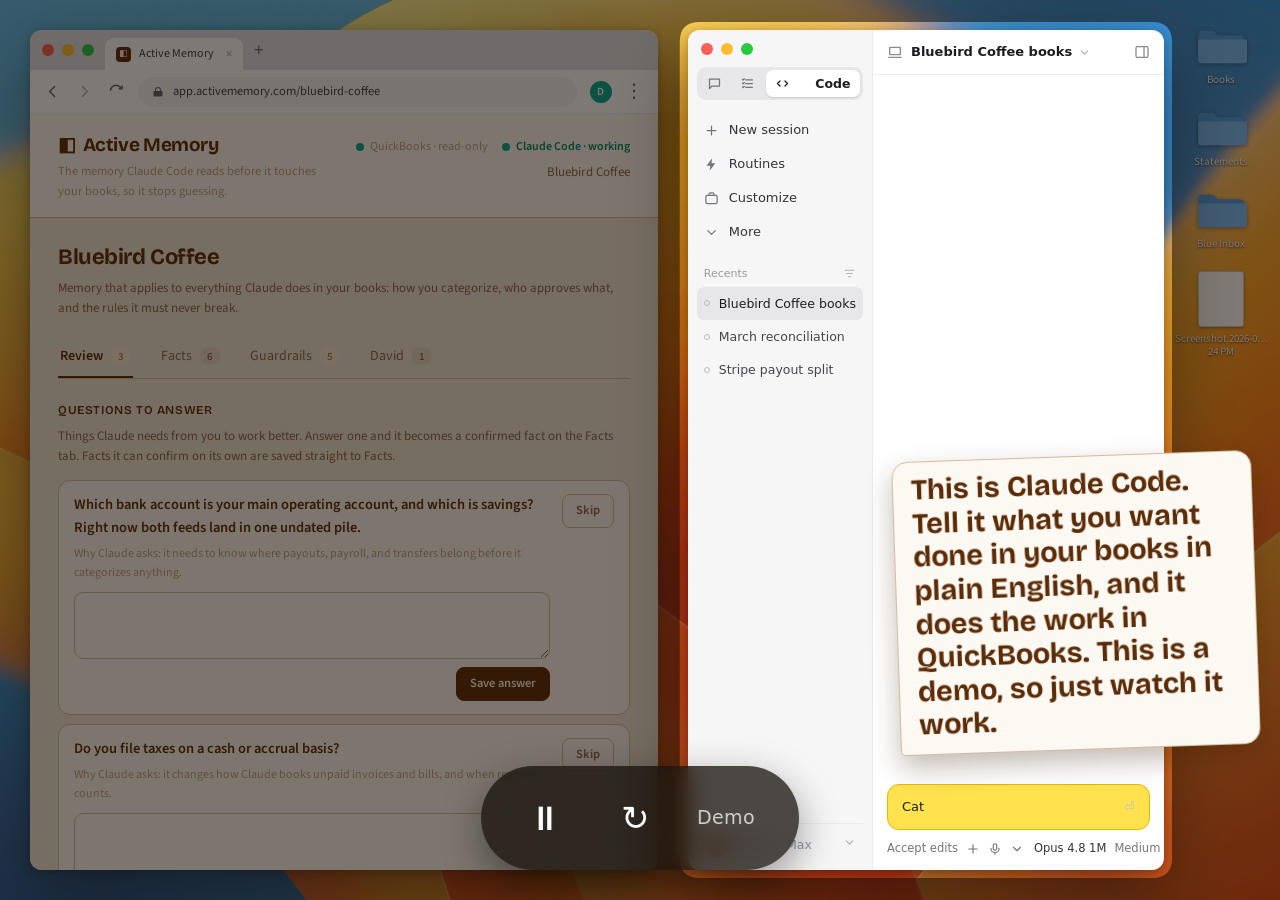
==== commit 8dcb39a2: "Add SportTek USA prototype; softer fade-in highlight, slower typing, dev server - activememory-sport" ====
--- a/activememory-quickbooks/index.html
+++ b/activememory-quickbooks/index.html
@@ -7,7 +7,7 @@
 <link rel="preconnect" href="https://fonts.googleapis.com">
 <link rel="preconnect" href="https://fonts.gstatic.com" crossorigin>
 <link href="https://fonts.googleapis.com/css2?family=Bricolage+Grotesque:opsz,wght@12..96,500;12..96,600;12..96,700&family=Source+Sans+3:wght@400;500;600&family=JetBrains+Mono:wght@400;500&display=swap" rel="stylesheet">
-<link rel="stylesheet" href="styles.css">
+<link rel="stylesheet" href="styles.css?v=2">
 <link rel="stylesheet" href="../shared/chalk/chalk.css">
 </head>
 <body>
@@ -250,8 +250,8 @@
 
 
 <script src="../shared/chalk/chalk.js"></script>
-<script src="app.js"></script>
-<script src="transcript.js"></script>
-<script src="demo.js"></script>
+<script src="app.js?v=2"></script>
+<script src="transcript.js?v=2"></script>
+<script src="demo.js?v=2"></script>
 </body>
 </html>
--- a/activememory-quickbooks/styles.css
+++ b/activememory-quickbooks/styles.css
@@ -274,6 +274,9 @@
   .ccd-compose { flex: 0 0 auto; padding: 8px 14px 12px; }
   .ccd-input { display: flex; align-items: center; justify-content: space-between; border: 1px solid #e0e0e3; border-radius: 12px; padding: 12px 14px; font-size: 13px; color: #9a9a9f; box-shadow: 0 1px 2px rgba(0,0,0,.04); }
   .ccd-input .ret { color: #c2c2c6; }
+  /* highlighter on the type box while the very first prompt is typed */
+  .ccd-input.hl-type { background: #ffe24d; border-color: #e8b800; transition: background .25s ease, border-color .25s ease; animation: hl-pulse 1.15s ease-in-out infinite; }
+  @keyframes hl-pulse { 0%,100% { box-shadow: 0 0 0 3px rgba(240,205,55,.40), 0 2px 10px rgba(240,200,30,.22); } 50% { box-shadow: 0 0 0 4px rgba(240,205,55,.62), 0 2px 16px rgba(240,200,30,.42); } }
   .ccd-bar { display: flex; align-items: center; justify-content: space-between; gap: 10px; margin-top: 10px; font-size: 11.5px; color: #75757a; }
   .ccd-bar .grp { display: flex; align-items: center; gap: 8px; white-space: nowrap; }
   .ccd-bar .grp svg { width: 14px; height: 14px; flex: 0 0 auto; }
